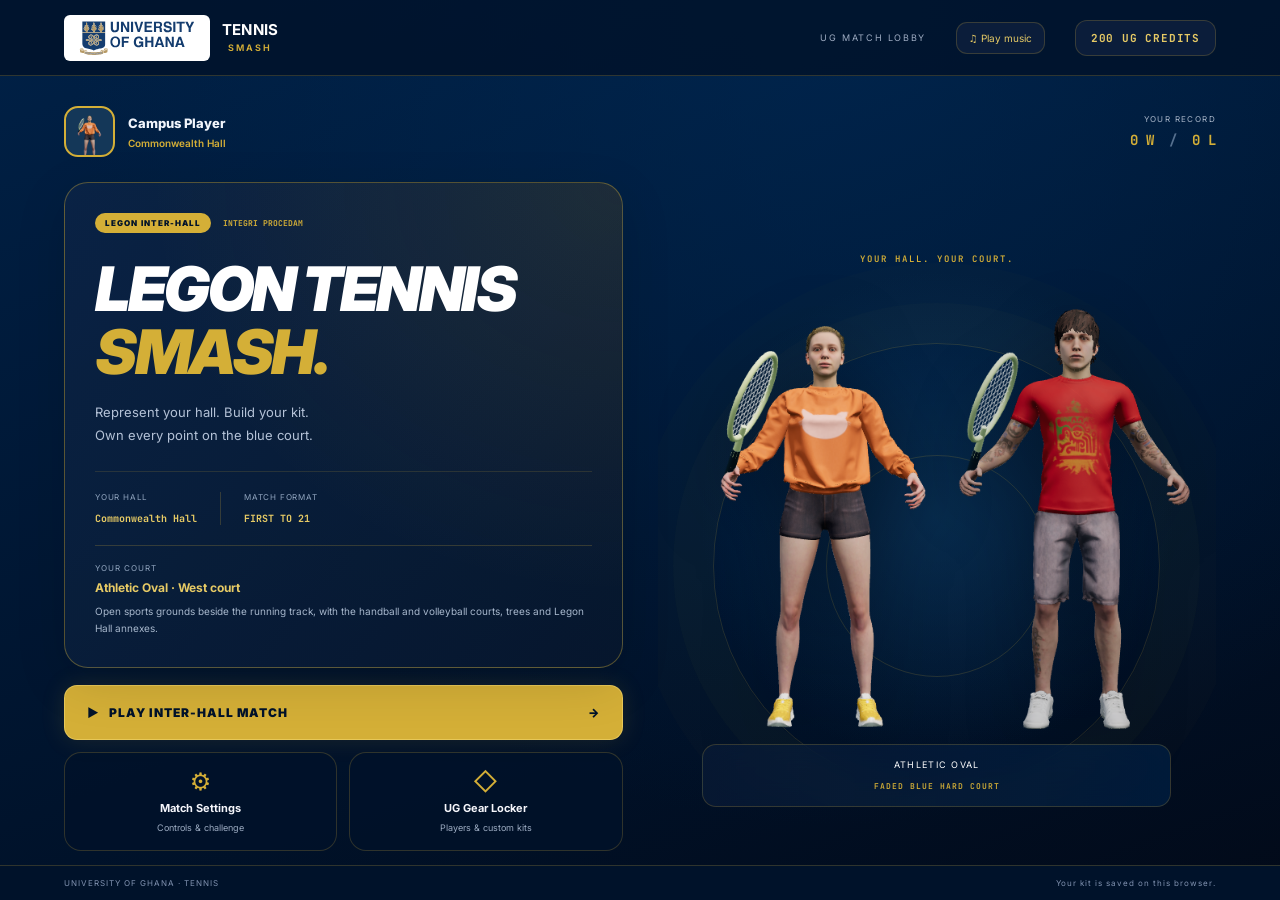
==== index.html @ f2b57b6e "Add branded startup loading screen gated on assets and rendered court readiness" ====
<!doctype html>
<html lang="en"><head><meta charset="utf-8"><meta name="viewport" content="width=device-width,initial-scale=1,viewport-fit=cover"><meta name="theme-color" content="#00122A"><title>UG Legon Tennis Smash</title><link rel="stylesheet" href="style.css"><link rel="stylesheet" href="ug-theme.css"><style>.boot-loading{background:#00122a}.boot-loader{position:fixed;inset:0;z-index:9999;display:grid;place-items:center;background:radial-gradient(ellipse at 50% 30%,#10375b,#00122a 70%);color:#fff;padding:24px;font:14px system-ui,sans-serif}.boot-loader[hidden]{display:none}.boot-card{width:min(360px,100%);text-align:center}.boot-logo{width:210px;max-width:80%;padding:10px;background:#fff;border-radius:9px}.boot-card h1{font-size:30px;letter-spacing:2px;margin:28px 0 8px}.boot-card h1 span{color:#d4af37}.boot-card p{font-size:12px;color:#b7c9df;min-height:34px;margin:16px 0}.boot-meter{height:5px;background:#ffffff20;border-radius:8px;overflow:hidden}.boot-meter i{display:block;height:100%;width:0;background:#d4af37;transition:width .2s}.boot-details{display:flex;justify-content:space-between;font-size:9px;letter-spacing:2px;color:#ddc468;margin:12px 0 22px}.boot-card button{background:#d4af37;color:#00122a;border:0;border-radius:10px;padding:13px 25px;font-weight:800}.boot-card button[hidden]{display:none}.boot-loading #clubShell,.boot-loading #matchHeader{visibility:hidden}</style></head>
<body class="boot-loading" data-screen="landing" data-controls="keyboard"><div id="bootLoading" class="boot-loader" role="region" aria-label="Loading Legon Tennis" aria-busy="true"><div class="boot-card"><img class="boot-logo" src="assets/brand/ug-logo.svg" alt="University of Ghana"><h1>TENNIS <span>SMASH</span></h1><p id="bootStatus" role="status" aria-live="polite">Opening Legon Tennis…</p><div class="boot-meter" role="progressbar" aria-label="Game loading" aria-valuemin="0" aria-valuemax="100" aria-valuenow="0"><i id="bootProgress"></i></div><div class="boot-details"><span>GETTING MATCH READY</span><b id="bootPercent">0%</b></div><button id="bootRetry" hidden>Retry loading</button><noscript><p>Enable JavaScript to load the game.</p></noscript></div></div><script src="loading.js"></script><div id="clubShell" inert><nav class="club-nav"><button id="clubHome" class="club-brand" aria-label="UG Legon Tennis Smash lobby"><img class="ug-logo" src="assets/brand/ug-logo.svg" alt="University of Ghana"><b>TENNIS<span>SMASH</span></b></button><span id="clubStep">01 / THE CLUB</span><button id="menuMusic" class="menu-music" aria-label="Toggle menu music" aria-pressed="true">♫ Play music</button><span id="clubCredits"></span></nav><div id="club"></div><footer class="club-footer"><span>UNIVERSITY OF GHANA · TENNIS</span><span id="saveNotice"></span></footer></div><header id="matchHeader" inert><a class="brand" href="#landing" id="matchBrand"><img class="match-ug-logo" src="assets/brand/ug-logo.svg" alt="University of Ghana"><span>TENNIS SMASH</span></a><div class="header-actions"><button id="returnClub">Club / Kit</button><span class="session">EXHIBITION · FIRST TO 21</span><button id="help" aria-label="Open controls">Controls</button><button id="settingsButton" aria-label="Open match settings">Settings</button><button id="fullscreen" aria-label="Toggle fullscreen">⛶</button></div></header>
<main id="arena" inert><div id="arrivalBanner" class="arrival-banner" hidden><div><small>ARRIVING AT</small><b id="arrivalVenue"></b></div><button id="skipArrival">Skip arrival →</button><div class="arrival-track"><i id="arrivalProgress"></i></div></div><canvas id="court" aria-label="3D tennis court. Move using both sticks or arrow keys, hold and release shot buttons to hit." tabindex="0"></canvas>
<div class="scoreboard"><div class="score-row"><span class="jersey red"></span><span><span id="youHall">YOU</span> <small id="youServe">●</small></span><b id="you">0</b></div><div class="score-row"><span class="jersey white"></span><span><span id="aiHall">OPPONENT</span> <small id="aiServe"></small></span><b id="ai">0</b></div><div class="score-meta"><span id="courtLocation">ATHLETIC OVAL</span> <span id="phase">READY</span></div></div>
<div class="top-right"><span class="speed-badge">BALL <b id="ballSpeed">0</b> KM/H</span><button id="sound" aria-pressed="true" aria-label="Toggle sound">♫ ON</button><button id="pause" aria-label="Pause or resume match">Ⅱ</button></div>
<div id="event" class="event hidden" role="status"><div id="reason"></div><strong id="pointScore"></strong><small id="eventNote"></small></div>
<div id="shotHud" class="shot-hud"><div class="hud-top"><span id="shotName">TOPSPIN</span><span id="timing">YOUR SERVE</span></div><div class="power-label"><span>SHOT POWER</span><b id="powerPercent">0%</b></div><div class="meter"><i id="power"></i><span></span></div><div class="hud-bottom"><span>STAMINA <b><i id="stamina"></i></b></span><span>RALLY <strong id="rally">0</strong></span></div></div>
<div id="playerPower" class="player-power hidden" aria-label="Shot power"><div><span id="playerPowerLabel">SHOT POWER</span><b id="playerPowerPercent">0%</b></div><div class="player-power-track"><i id="playerPowerFill"></i><span></span></div></div><div id="joystick" class="joystick" aria-label="Movement joystick"><div class="stick-guide"></div><div id="knob" class="knob"></div><span>MOVE</span></div>
<button id="touchSprint" class="touch-sprint" aria-label="Hold to sprint">RUN</button><div id="controlLegend" class="control-legend"></div><div class="shot-buttons"><button data-shot="lob" class="lob" aria-label="Hold triangle for lob">△<small>LOB</small></button><button data-shot="flat" class="flat" aria-label="Hold square for flat shot">□<small>FLAT</small></button><button data-shot="slice" class="slice" aria-label="Hold circle for slice">○<small>SLICE</small></button><button data-shot="topspin" class="topspin" aria-label="Hold cross for topspin or serve">✕<small>TOPSPIN</small></button></div>
<div class="court-caption"><span id="hint">Move into reach for automatic contact. Choose your aim, shot and power.</span><span id="gamepadStatus">DUALSENSE READY · USB / BLUETOOTH</span></div>
<div id="overlay" class="overlay hidden"><div class="dialog"><img class="results-ug-logo" src="assets/brand/ug-logo.svg" alt="University of Ghana"><div class="eyebrow">LEGON INTER-HALL / MATCH COMPLETE</div><h1>VICTORY, LEGON!</h1><p>Every point earned. Every shot yours.</p><div class="welcome-controls" id="welcomeControls"><span>01 <b>MOVE</b> Left stick / arrows</span><span>02 <b>PREPARE</b> Hold ✕, □, ○ or △</span><span>03 <b>PLACE IT</b> Aim with right stick; release to hit</span></div><div class="reward-card"><span>UG CREDITS EARNED <b id="earnedCredits">+50</b></span><span>LONGEST RALLY <b id="resultRally">0</b></span></div><button id="play" class="primary">Play next match →</button><button id="resultLobby" class="result-lobby">MAIN LOBBY</button><small>FIRST TO 21 · WIN BY TWO · CHANGE ENDS EVERY FIVE POINTS</small></div></div>
<div id="helpPanel" class="overlay hidden"><div class="dialog help-dialog"><div class="eyebrow">YOUR GAME PLAN</div><h2>You play. We help you line up.</h2><p id="activeHelp"></p><details><summary>All input options</summary><p><b>PS5:</b> Left stick / D-pad moves in both directions. Hold the right stick in any direction to move the aiming target. Up moves it deeper; down brings it shorter. Release the stick to keep its position. Hold ✕ topspin, □ flat, ○ slice, △ lob; release near contact. R2 sprints. Options pauses.</p><p><b>Keyboard:</b> Arrows / WASD move. Q/E aim left/right. Z/R set shorter/deeper shots. Hold Space topspin, X flat, C slice, V lob. Shift sprints; P pauses.</p><p><b>Touch:</b> Left joystick moves. Hold a shot button; drag left/right while holding to aim, then release. Drag up/down for depth.</p></details><p>Serve into the highlighted diagonal service box. A first fault gives you a second serve; a double fault loses the point. Balls touching the lines count as in. Let serves bounce before returning. Reach the ball before its second bounce. The curved aiming guide shows your planned flight and landing while preparing. Use your selected aiming controls to move it. You can aim beyond the lines; orange warns of an unsafe target; advanced-mode timing errors can still change the actual shot. The incoming landing ring helps you read the bounce. Aim for open space. Assisted contact swings automatically when you move into reach. You control positioning, aim, power and shot type. Advanced mode requires manual swing timing.</p><button class="primary" id="closeHelp">Back to court</button></div></div>
<div id="settingsPanel" class="overlay hidden"><div class="dialog"><div class="eyebrow">MATCH SETTINGS</div><h2>Find your level.</h2><label for="controlMode">Control layout</label><select id="controlMode"><option value="keyboard">Keyboard</option><option value="touch">Phone / touch</option><option value="ps5">PS5 controller</option></select><div id="settingsControlGuide"></div><label for="difficulty">Opponent</label><select id="difficulty"><option value="easy">Casual</option><option value="normal" selected>Club player</option><option value="hard">Challenger</option></select><label for="assist">Position assistance <span id="assistValue">40%</span></label><input id="assist" type="range" min="0" max="40" value="40"><p>Small adjustments near the ball. You still move, prepare, aim and time every shot.</p><label for="volume">Sound volume</label><input id="volume" type="range" min="0" max="100" value="65"><button class="primary" id="closeSettings">Back to court</button></div></div>
<div id="loadError" class="overlay hidden"><div class="dialog"><h2>We couldn't open the court.</h2><p id="errorText">This game needs a browser with WebGL support.</p><button class="primary" onclick="location.reload()">Try again</button></div></div>
</main><script type="module" src="game.js"></script></body></html>
---- style.css ----
*{box-sizing:border-box}html,body{margin:0;height:100%;overflow:hidden;background:#102233;color:#f3f6ed;font:13px system-ui,sans-serif}button,select,input{font:inherit}button{cursor:pointer;color:inherit;border:1px solid #ffffff38;border-radius:6px;background:#132a3abd;padding:8px 13px;touch-action:none}button:hover{background:#3a5361}button:focus-visible,select:focus-visible,input:focus-visible{outline:2px solid #def78d;outline-offset:3px}header{height:58px;display:flex;align-items:center;justify-content:space-between;padding:0 25px;border-bottom:1px solid #ffffff20;background:#112331}.brand{text-decoration:none;color:white;font-size:24px;font-weight:800;letter-spacing:-1px}.brand span{color:#a9c0c8;font-size:10px;letter-spacing:2px;margin-left:16px;font-weight:500}.header-actions{display:flex;gap:8px;align-items:center}.session{font-size:10px;color:#c2d0d4;letter-spacing:1px;margin-right:20px}main{position:relative;height:calc(100dvh - 58px);width:100%;overflow:hidden}main:fullscreen{height:100dvh}canvas{display:block;width:100%;height:100%;touch-action:none;outline:none}.scoreboard{position:absolute;top:22px;left:25px;width:245px;filter:drop-shadow(0 2px 8px #081f3966)}.score-row{display:grid;grid-template-columns:5px 1fr 40px;gap:11px;align-items:center;background:#f1f3e9;color:#183045;height:34px;padding-right:0;margin-bottom:2px;font-weight:650}.score-row:nth-child(2){background:#d8ed96}.jersey{height:100%;background:#b74749}.jersey.white{background:#f5f3e7}.score-row b{background:#182d3a18;text-align:center;padding:8px;font-size:17px;line-height:18px}.score-row small{font-size:9px;color:#49671c;padding-left:6px}.score-meta{font-size:10px;letter-spacing:2px;background:#10283cce;padding:7px 12px;display:flex;justify-content:space-between;color:#d4e5e5}.score-meta span{color:#d9eea4}.top-right{position:absolute;right:24px;top:22px;display:flex;gap:7px}.top-right button{height:35px;font-size:12px;background:#152c3bcc}.top-right #pause{font-size:19px;padding:3px 14px}.event{position:absolute;left:50%;top:38%;transform:translate(-50%,-50%);text-align:center;pointer-events:none;min-width:240px;text-shadow:0 3px 10px #132436}.event div{font-size:17px;text-transform:uppercase;letter-spacing:4px}.event strong{font-size:68px;font-weight:650;letter-spacing:-2px;display:block}.event small{font-size:11px;letter-spacing:2px;color:#edf2dc}.hidden{display:none!important}.shot-hud{position:absolute;bottom:73px;left:50%;transform:translateX(-50%);width:260px;padding:11px 15px;border-radius:8px;background:#0c2334ba;pointer-events:none}.hud-top,.hud-bottom{display:flex;justify-content:space-between;font-size:9px;letter-spacing:1px}.hud-top{color:#e9f4c9;margin-bottom:8px}.hud-bottom{color:#bed1d7;margin-top:8px;font-size:8px}.hud-bottom b{display:inline-block;width:56px;background:#ffffff26;height:3px;vertical-align:middle;margin-left:6px}.hud-bottom b i{display:block;background:#d9ed9c;width:100%;height:100%}.meter{height:5px;border-radius:5px;background:#ffffff20;position:relative;overflow:hidden}.meter i{height:100%;width:0;display:block;background:#d8f496}.meter span{position:absolute;width:2px;left:83%;top:0;bottom:0;background:#f4f5e7}.joystick{position:absolute;left:5%;bottom:75px;width:118px;height:118px;border:2px solid #e6f0df88;border-radius:50%;background:#d0e3e618;touch-action:none;user-select:none}.stick-guide{position:absolute;inset:18px;border:1px solid #edf5eb38;border-radius:50%}.knob{position:absolute;left:32px;top:32px;width:50px;height:50px;border-radius:50%;background:#d9e99cb3;border:2px solid #eaf6bd;box-shadow:0 2px 12px #08213f33;pointer-events:none}.joystick span{position:absolute;bottom:-22px;left:0;right:0;text-align:center;font-size:8px;letter-spacing:2px;color:#d7e3e6;pointer-events:none}.shot-buttons{position:absolute;right:4%;bottom:60px;width:175px;height:175px;pointer-events:none}.shot-buttons button{position:absolute;border-radius:50%;width:59px;height:59px;padding:0;background:#1a365490;border:2px solid #d3e1df78;box-shadow:inset 0 0 0 5px #ffffff0e;display:flex;align-items:center;justify-content:center;flex-direction:column;font-size:28px;line-height:26px;user-select:none;pointer-events:auto}.shot-buttons button small{font-size:7px;line-height:11px;letter-spacing:.7px;color:#e2e9df}.shot-buttons button:active,.shot-buttons button.charging{background:#d9eb9a66;border-color:#edffc0}.lob{top:0;left:58px;color:#99dba9}.flat{left:0;top:58px;color:#e5a5cf}.slice{right:0;top:58px;color:#f0a19a}.topspin{bottom:0;left:58px;color:#a4cfff}.court-caption{position:absolute;left:25px;right:25px;bottom:18px;display:flex;justify-content:space-between;gap:10px;color:#e5eded;font-size:10px;text-shadow:0 1px 4px #071f36}.court-caption span:last-child{font-size:8px;letter-spacing:1px;color:#bad0d9}.overlay{position:absolute;inset:0;display:flex;align-items:center;justify-content:center;background:#09223694;backdrop-filter:blur(7px);z-index:10;padding:20px}.dialog{width:460px;max-width:100%;max-height:100%;overflow-y:auto;padding:34px;border-radius:14px;background:#102839ed;border:1px solid #ffffff24;box-shadow:0 25px 100px #05111e55}.eyebrow{font-size:9px;letter-spacing:2px;color:#d3e8a1;margin-bottom:17px}h1{font-size:44px;line-height:1.06;letter-spacing:-2px;margin:0 0 18px}h2{font-size:27px;letter-spacing:-1px;margin:0 0 18px}.dialog p{font-size:12px;line-height:1.75;color:#bfd0d6}.welcome-controls{display:flex;flex-direction:column;gap:12px;padding:17px 0 24px;color:#a8bec8;font-size:11px}.welcome-controls b{color:white;margin:0 10px;letter-spacing:1px;font-size:10px}.primary{display:block;background:#d9ed9a;color:#173344;padding:13px 20px;border:0;width:100%;font-weight:750;font-size:13px}.primary:hover{background:#e8f7bf}.dialog>small{display:block;font-size:8px;letter-spacing:1px;color:#93aebc;text-align:center;margin-top:18px}.dialog label{display:flex;justify-content:space-between;margin:20px 0 10px;color:#e2ebed;font-size:12px}.dialog select{width:100%;padding:10px;background:#234155;border:1px solid #a1b4c440;color:white;border-radius:5px}.dialog input{width:100%;accent-color:#d9ed9a}.help-dialog{width:540px}#loadError{z-index:30}
@media(max-width:700px){header{height:46px;padding:0 12px}.brand{font-size:20px}.brand span,.session{display:none}.header-actions{gap:5px}.header-actions button{font-size:10px;padding:6px 9px}main{height:calc(100dvh - 46px)}.scoreboard{top:12px;left:12px;width:190px}.score-row{height:27px;font-size:11px;grid-template-columns:4px 1fr 30px;gap:8px}.score-row b{font-size:13px;line-height:13px;padding:7px}.score-meta{font-size:8px;padding:5px 9px}.top-right{top:12px;right:12px}.top-right button{padding:5px 9px;height:30px;font-size:10px}.joystick{width:96px;height:96px;left:5%;bottom:70px}.knob{width:42px;height:42px;left:25px;top:25px}.shot-buttons{transform:scale(.8);transform-origin:right bottom;right:3%;bottom:48px}.shot-hud{width:180px;bottom:30px;padding:8px 10px}.hud-top{font-size:7px}.hud-bottom{font-size:7px}.court-caption{left:12px;right:12px;bottom:9px;font-size:8px}.court-caption span:last-child{display:none}.dialog{padding:25px}h1{font-size:33px}.event strong{font-size:50px}.event div{font-size:12px}}
@media(max-height:550px){header{height:39px}main{height:calc(100dvh - 39px)}.scoreboard{top:10px;left:15px;width:200px}.score-row{height:25px;font-size:10px}.score-row b{font-size:13px;line-height:13px;padding:6px}.score-meta{font-size:8px;padding:4px 9px}.top-right{top:10px;right:15px}.joystick{bottom:45px;width:90px;height:90px}.knob{width:40px;height:40px;left:23px;top:23px}.shot-buttons{transform:scale(.7);transform-origin:right bottom;bottom:30px;right:3%}.shot-hud{bottom:37px;width:210px;padding:8px 12px}.court-caption{bottom:9px}.dialog{padding:20px;max-height:100%;width:420px}h1{font-size:30px;margin-bottom:10px}.eyebrow{margin-bottom:10px}.welcome-controls{gap:8px;padding:8px 0 14px}.dialog p{margin:8px 0;font-size:11px}.dialog>small{margin-top:12px}.event strong{font-size:48px}}

@media(min-width:701px){.shot-hud{top:85px;right:24px;left:auto;bottom:auto;transform:none;width:215px}}
@media(min-width:701px) and (max-height:550px){.shot-hud{top:65px;right:15px;width:180px}}

.power-label{display:flex;justify-content:space-between;margin:6px 0;color:#d7e8e8;font-size:8px;letter-spacing:1px}.power-label b{font-size:10px;color:#e6f7b7}.meter{height:9px}.player-power{position:absolute;z-index:2;width:142px;transform:translate(-50%,-100%);padding:9px 10px;background:#112a3bed;border:1px solid #d7e5bf80;border-radius:7px;box-shadow:0 3px 15px #051c3455;pointer-events:none}.player-power>div:first-child{display:flex;justify-content:space-between;gap:10px;font-size:8px;letter-spacing:.8px;color:#d9edb1;margin-bottom:7px}.player-power b{font-size:11px}.player-power-track{height:13px;background:#60757f7a;border-radius:3px;position:relative;overflow:hidden}.player-power-track i{display:block;height:100%;width:0;background:#d9f38e}.player-power-track span{position:absolute;top:0;bottom:0;left:82%;width:2px;background:#ffffffad}
@media(max-height:550px){.player-power{width:125px;padding:6px 8px}.player-power-track{height:10px}}
/* Club arrival, preparation and owned equipment gallery. */
[hidden]{display:none!important}.sr-only{position:absolute;width:1px;height:1px;overflow:hidden;clip-path:inset(50%)}body[data-screen]:not([data-screen="court"])>header,body[data-screen]:not([data-screen="court"])>#arena{visibility:hidden;position:absolute;inset:0;pointer-events:none}body[data-screen="court"] #clubShell{display:none}#clubShell{height:100dvh;background:#eeeee7;color:#1f3742;display:flex;flex-direction:column}.club-nav{height:76px;flex-shrink:0;display:flex;align-items:center;gap:30px;padding:0 5vw;border-bottom:1px solid #203d4526}.club-nav button{background:none;border:0;color:#243d46}.club-brand{font-size:29px;font-weight:850;letter-spacing:-1.5px;display:flex;align-items:center;gap:18px;padding:0}.club-brand span{font-size:9px;letter-spacing:2px;border-left:1px solid #1c384333;padding-left:18px;font-weight:650}#clubStep{font-size:10px;letter-spacing:1.5px;margin-left:auto}#clubCredits{font-size:10px;letter-spacing:.8px;color:#5d757b;border-left:1px solid #1c384333;padding-left:24px}#club{overflow-y:auto;flex:1;overscroll-behavior:contain}.club-footer{padding:12px 5vw;display:flex;justify-content:space-between;gap:20px;font-size:9px;letter-spacing:1px;color:#687e81;border-top:1px solid #203d4526;flex-shrink:0}.club-landing{min-height:100%;display:grid;grid-template-columns:1fr 1fr;position:relative;padding:7vh 7vw 80px;gap:3vw;align-items:center;overflow:hidden}.landing-copy{position:relative;z-index:1}.club-eyebrow{font-size:10px;letter-spacing:2px;color:#55767d;font-weight:650;margin:0 0 24px}.club-landing h1{font-size:clamp(56px,7.4vw,112px);line-height:.96;letter-spacing:-5px;margin:0 0 28px;color:#193944;font-weight:900}.landing-intro{max-width:335px;font-size:16px;line-height:1.7;color:#61767a;margin-bottom:32px}.club-primary{border:0;background:#203f4e;color:#f6f5e9;padding:17px 23px;display:flex;justify-content:space-between;align-items:center;gap:20px;width:100%;font-size:11px;font-weight:800;letter-spacing:1px;border-radius:3px}.club-primary:hover{background:#37657a}.landing-copy .club-primary{max-width:320px}.landing-small{font-size:9px;letter-spacing:1.2px;color:#74878a;margin-top:20px}.landing-art{height:440px;background:#b5c8c8;position:relative;border-radius:3px;isolation:isolate;overflow:hidden;background:linear-gradient(145deg,#d4dfd8,#a0bdc8)}.art-court{position:absolute;left:20%;top:8%;width:70%;height:93%;background:#648ba8;border:2px solid #e9eee1;transform:rotate(-22deg) skewY(7deg);box-shadow:0 0 0 24px #497086,35px 40px 70px #22374b33}.art-court:before{content:'';position:absolute;inset:0 13%;border-left:2px solid #edf1e7;border-right:2px solid #edf1e7}.art-court:after{content:'';position:absolute;inset:23% 13%;border-top:2px solid #edf1e7;border-bottom:2px solid #edf1e7;background:linear-gradient(90deg,transparent calc(50% - 1px),#edf1e7 calc(50% - 1px),#edf1e7 calc(50% + 1px),transparent calc(50% + 1px))}.art-net{position:absolute;left:-5%;right:-5%;top:50%;height:6px;background:#e6eadd;z-index:1;box-shadow:0 8px 3px #20334545}.art-ball{position:absolute;left:63%;top:59%;width:65px;height:65px;border-radius:50%;background:#d7eb8c;box-shadow:18px 28px 22px #1c394144;z-index:3;transform:rotate(-25deg);overflow:hidden}.art-ball:after{content:'';position:absolute;left:-10px;top:-10px;width:48px;height:78px;border:3px solid #f4f5cc;border-radius:50%}.art-label{position:absolute;bottom:20px;left:20px;z-index:4;background:#eaf0e6e8;padding:12px;font-size:10px;letter-spacing:1.3px}.art-label b{display:block;font-size:8px;margin-top:5px;color:#637b83}.landing-bottom{position:absolute;bottom:28px;left:7vw;right:7vw;display:flex;justify-content:space-between;border-top:1px solid #263e4526;padding-top:18px;font-size:9px;letter-spacing:1px;color:#577078}.club-sheet{max-width:1440px;margin:auto;padding:35px 5vw 55px}.sheet-heading{display:flex;justify-content:space-between;gap:20px;align-items:center;margin-bottom:26px}.sheet-heading .club-eyebrow{margin-bottom:10px}.sheet-heading h2{font-size:clamp(27px,3vw,43px);letter-spacing:-1.5px;margin:0;font-weight:850}.club-sheet button:not(.club-primary){color:#294754;border:1px solid #29475430;background:#f9f9f155}.club-sheet button:hover:not(:disabled){background:#d5e2dc}.club-sheet .club-primary:hover{background:#37657a}.prep-grid{display:grid;grid-template-columns:minmax(0,1fr) 320px;gap:24px;align-items:start}.club-card{border:1px solid #1f3e4626;border-radius:4px;background:#f8f8f2;padding:24px;margin-bottom:20px}.club-card h3{margin:0 0 20px;font-size:12px;letter-spacing:.3px}.choice-row{display:grid;grid-template-columns:repeat(3,1fr);gap:10px}.choice-row button{text-align:left;padding:16px 12px;min-height:82px;border-radius:3px!important}.choice-row button strong{display:block;font-size:13px;margin-bottom:8px}.choice-row button span{display:block;font-size:10px;color:#658087;line-height:1.5}.club-sheet [aria-pressed="true"]{background:#dce9db!important;border-color:#557e70!important;box-shadow:inset 0 -3px #557e70}.control-preview{display:grid;grid-template-columns:1fr 1fr;gap:12px;margin-top:22px}.control-preview span{font-size:8px;color:#69828a;letter-spacing:.6px}.control-preview b{display:block;color:#304e58;font-size:11px;margin-top:5px;font-weight:600;letter-spacing:0}.muted{color:#6d8085;font-size:11px;line-height:1.7}.club-card label{display:block;font-size:11px;text-transform:capitalize;color:#395762;margin-bottom:18px}.setting-grid{display:grid;grid-template-columns:1fr 1fr;gap:8px 20px}.club-sheet select{display:block;width:100%;margin-top:10px;border:1px solid #29475430;border-radius:3px;background:#eeeFE8;padding:11px;color:#294754;font-size:12px}.club-sheet input[type="range"]{width:100%;display:block;margin-top:14px;accent-color:#366478}.club-sheet output{float:right;color:#69848b}.kit-row{display:flex;justify-content:space-between;gap:15px;border-bottom:1px solid #26444b19;padding:13px 0;font-size:10px}.kit-row span{text-transform:capitalize;color:#768a8f}.kit-row b{text-align:right;font-weight:600}.kit-summary .club-primary{margin-top:23px}.locker-toolbar{display:flex;justify-content:space-between;gap:20px;align-items:center}.filter-buttons{display:flex;gap:10px}.locker-toolbar select{width:170px;margin:0}.locker-status{font-size:12px;color:#3b715c;min-height:19px}.locker-layout{display:grid;grid-template-columns:minmax(0,1fr) 285px;gap:24px;align-items:start}.asset-grid{display:grid;grid-template-columns:repeat(3,minmax(0,1fr));gap:16px}.asset-card{border:1px solid #2e50592b;background:#f8f8f2;border-radius:4px;overflow:hidden}.asset-card.equipped{border-color:#688e78}.asset-art{height:155px;background:#dde4df;position:relative}.asset-art svg{height:100%;width:100%;filter:drop-shadow(0 8px 6px #15344720)}.asset-art>span{position:absolute;left:10px;top:10px;font-size:8px;letter-spacing:1px;color:#3b6269;border:1px solid #42636933;background:#eef3e6c9;padding:4px 6px;border-radius:2px}.equipped .asset-art{background:#d7e4d4}.asset-copy{padding:16px}.asset-copy small{font-size:8px;letter-spacing:1px;color:#6b8184}.asset-copy h3{font-size:13px;margin:9px 0}.asset-copy p{font-size:10px;color:#738589;line-height:1.6;min-height:32px}.asset-copy button{width:100%;font-size:10px}.club-sheet button:disabled{opacity:.5;cursor:default}.locker-layout .kit-summary{position:sticky;top:20px}.control-legend{position:absolute;left:25px;bottom:65px;max-width:65%;font-size:10px;color:#edf3e3;padding:10px 13px;background:#122b3bc9;border-radius:5px}.touch-sprint{position:absolute;left:7%;bottom:220px;border:2px solid #e0efbf88;border-radius:50%;width:64px;height:46px;color:#e3f1bb;font-size:11px;font-weight:750;user-select:none}.touch-sprint.charging{background:#7a9c58}body:not([data-controls="touch"]) .joystick,body:not([data-controls="touch"]) .touch-sprint{display:none}body[data-controls="touch"] .control-legend{display:none}body[data-controls="touch"] .shot-buttons button{font-size:12px}body[data-controls="touch"] .shot-buttons button small{font-size:6px}body[data-controls="keyboard"] .shot-buttons button{font-size:17px}body[data-controls="keyboard"] .shot-buttons .topspin{font-size:12px}.dialog details{font-size:12px;color:#bfd0d6;margin-top:18px}#settingsControlGuide{font-size:11px;color:#afc4cd;line-height:1.6;margin-top:12px}
@media(max-width:1050px){.asset-grid{grid-template-columns:repeat(2,minmax(0,1fr))}.prep-grid{grid-template-columns:minmax(0,1fr) 260px}.club-card{padding:19px}.landing-art{height:360px}.club-landing h1{letter-spacing:-3px}.choice-row{grid-template-columns:1fr}.choice-row button{min-height:0;display:flex;justify-content:space-between;gap:8px;padding:12px}.choice-row button strong{margin:0}.choice-row button span{text-align:right}}
@media(max-width:700px){.club-nav{height:65px;padding:0 20px;gap:12px}.club-brand{font-size:25px}.club-brand span{display:none}#clubStep{font-size:8px}#clubCredits{font-size:8px;padding-left:12px}.club-landing{grid-template-columns:1fr;padding:36px 24px 80px;gap:30px;align-content:start}.club-landing h1{font-size:61px}.landing-art{height:230px;grid-row:2}.landing-intro{font-size:13px;max-width:300px;margin-bottom:20px}.club-eyebrow{font-size:8px;margin-bottom:20px}.landing-small{font-size:8px}.landing-bottom{left:24px;right:24px;font-size:7px;gap:12px;bottom:23px}.club-footer{font-size:8px;letter-spacing:0;padding:10px 20px}.club-sheet{padding:27px 18px 35px}.sheet-heading{gap:12px}.sheet-heading h2{font-size:25px}.sheet-heading button{font-size:10px;white-space:nowrap;padding:8px}.prep-grid,.locker-layout{grid-template-columns:1fr}.prep-grid aside{grid-row:2}.club-card{padding:20px}.setting-grid{gap:8px 15px}.locker-layout .kit-summary{position:static}.asset-grid{gap:12px}.asset-art{height:140px}.asset-copy{padding:12px}.asset-copy h3{font-size:12px}.filter-buttons{gap:5px}.filter-buttons button{padding:9px;font-size:10px}.locker-toolbar{gap:8px}.locker-toolbar select{width:125px;font-size:10px}.control-legend{left:12px;bottom:65px;max-width:48%;font-size:8px}.touch-sprint{left:8%;bottom:185px;width:57px;height:40px}.header-actions #returnClub{font-size:9px}.brand{font-size:17px}.shot-hud{bottom:30px}.club-nav #clubStep{display:none}#clubCredits{margin-left:auto}.asset-copy p{min-height:48px}}
@media(max-height:550px) and (min-width:701px){.club-nav{height:52px}.club-landing{padding-top:25px}.club-landing h1{font-size:65px}.landing-art{height:280px}.club-sheet{padding-top:24px}.touch-sprint{bottom:145px;left:7%;width:55px;height:35px}.control-legend{bottom:37px;font-size:8px}.landing-intro{font-size:12px;margin-bottom:16px}.club-eyebrow{margin-bottom:15px}}
.player-picker{display:grid;grid-template-columns:repeat(2,minmax(0,1fr));gap:15px;margin-bottom:25px}.player-picker button{display:flex;align-items:center;text-align:left;padding:0 20px 0 0;overflow:hidden;gap:20px;min-height:135px}.player-picker img{width:110px;height:135px;object-fit:contain;background:#d9e2dd}.player-picker b,.player-picker small{display:block}.player-picker b{font-size:15px;margin-bottom:9px}.player-picker small{font-size:10px;color:#6c8286}#retryCharacters{width:100%;margin-top:10px}.club-primary:disabled{opacity:.55;cursor:wait}@media(max-width:700px){.player-picker{gap:10px}.player-picker button{padding:12px;display:block;min-height:0}.player-picker img{width:100%;height:140px;margin-bottom:10px}.player-picker b{font-size:12px;margin-bottom:7px}.player-picker small{font-size:9px;line-height:1.5}}
---- ug-theme.css ----
@font-face{font-family:"Inter";font-style:normal;font-weight:100 900;font-display:swap;src:url("./assets/fonts/Inter.ttf") format("truetype")}
@font-face{font-family:"Inter";font-style:italic;font-weight:100 900;font-display:swap;src:url("./assets/fonts/Inter-Italic.ttf") format("truetype")}
@font-face{font-family:"JetBrains Mono";font-style:normal;font-weight:100 900;font-display:swap;src:url("./assets/fonts/JetBrainsMono.ttf") format("truetype")}
/* UG palette and glass components adapted from the user's figma_ug_tennis_showcase.html.
   The live application uses real match/inventory data instead of prototype fixtures. */
:root{--ug-blue:#002147;--ug-deep:#00122a;--ug-surface:#0b1d3a;--ug-gold:#d4af37;--ug-light:#e6ca65;--ug-line:#d4af3738;--ug-muted:#9eacc2}
html,body{background:var(--ug-deep);color:#f1f5fc;font-family:Inter,system-ui,sans-serif}button:focus-visible,select:focus-visible,input:focus-visible{outline-color:var(--ug-light)}button{border-color:var(--ug-line);border-radius:12px}button:hover{background:#173655}#clubShell{background:radial-gradient(ellipse at 65% 0,#002d5c80,transparent 65%),linear-gradient(160deg,#002147,#00122a 65%,#020a19);color:#f1f5fc}.club-nav{height:76px;border-bottom:1px solid var(--ug-line);background:#00122ad6;padding:0 5vw}.club-nav button{color:#fff}.club-brand{gap:12px;letter-spacing:.2px}.club-brand .ug-mark{border:0;border-radius:10px;background:var(--ug-gold);color:var(--ug-deep);font-size:17px;font-weight:950;letter-spacing:-1px;padding:0;width:43px;height:43px;display:grid;place-items:center;box-shadow:0 0 24px #d4af3724}.club-brand>b{display:block;font-size:20px;line-height:1.1}.club-brand>b>span{border:0;display:block;font-size:8px;padding:5px 0 0;color:var(--ug-gold);letter-spacing:2px}.club-nav #clubStep{color:var(--ug-muted);font-size:9px;letter-spacing:1.6px}.club-nav #clubCredits{border:1px solid var(--ug-line);border-radius:12px;padding:10px 15px;color:var(--ug-light);font:700 11px "JetBrains Mono",ui-monospace,monospace;background:#0b1d3a}.club-footer{background:#00122a;border-color:var(--ug-line);color:#8193b1;font-size:8px;letter-spacing:1px}.club-sheet{padding-top:35px}.club-eyebrow{color:var(--ug-gold)}.sheet-heading h2{color:white;font-weight:900;font-style:italic;font-size:clamp(25px,3vw,38px)}.club-card{background:linear-gradient(140deg,#0b1d3ac7,#06152cd9);border:1px solid var(--ug-line);border-radius:20px;box-shadow:0 15px 45px #00000013;backdrop-filter:blur(16px)}.club-card h3{font-weight:750;color:#e8eefa}.muted{color:var(--ug-muted);line-height:1.8}.club-sheet button:not(.club-primary){background:#06172dc9;color:#e2e9f5;border:1px solid var(--ug-line);border-radius:11px}.club-sheet button:hover:not(:disabled):not(.club-primary){background:#17324e;border-color:#d4af3780}.club-primary,.primary{background:var(--ug-gold);color:var(--ug-deep);font-weight:900;box-shadow:0 0 24px #d4af3722;border:1px solid #f6d76d99;border-radius:13px;padding:16px 20px}.club-primary:hover,.primary:hover,.club-sheet .club-primary:hover{background:var(--ug-light);color:var(--ug-deep)}.club-sheet [aria-pressed="true"]{background:#d4af3714!important;border-color:var(--ug-gold)!important;box-shadow:0 0 18px #d4af3712}.choice-row button{border-radius:13px!important}.choice-row button span{color:#9cadc4}.control-preview span{color:#a9bad0}.control-preview b{color:#ead17c}.club-card label{color:#c6d3e7;font-size:11px}.club-sheet select,.dialog select{background:#00122a;color:#e5eaf5;border:1px solid var(--ug-line);border-radius:9px;padding:11px}.club-sheet input[type=range],.dialog input{accent-color:var(--ug-gold)}.club-sheet output{color:var(--ug-gold);font-family:"JetBrains Mono",ui-monospace,monospace}.kit-row{border-color:#d4af371a}.kit-row span{color:#9cadc4}.kit-row b{color:#e3e9f5}.kit-summary .club-eyebrow{font-size:10px}.kit-summary .club-primary{font-size:10px}.kit-summary{background:linear-gradient(155deg,#002147b3,#07172ee6)}.locker-toolbar select{border-color:var(--ug-line)}.locker-status{color:var(--ug-light)}.asset-card{background:#0b1d3a99;border-color:var(--ug-line);border-radius:17px}.asset-card.equipped{border-color:#d4af3790;box-shadow:0 0 24px #d4af370b}.asset-art,.equipped .asset-art{background:radial-gradient(ellipse at center,#173c58,#07172c);height:170px}.equipped .asset-art{background:radial-gradient(ellipse at center,#5c52284d,#07172c)}.asset-art>span{background:#00122ac9;color:var(--ug-light);border-color:#d4af3750;border-radius:5px}.asset-copy small{color:var(--ug-gold)}.asset-copy h3{color:white}.asset-copy p{color:#9bacbf}.asset-copy button{color:var(--ug-light)!important}.player-picker{gap:16px}.player-picker button{border-radius:18px!important;overflow:hidden;background:linear-gradient(125deg,#0b1d3a,#002147)!important}.player-picker img{background:radial-gradient(ellipse at center,#d4af3733,#00122a00);height:150px;width:125px;object-position:50% 15%}.player-picker b{color:#fff;font-weight:800}.player-picker small{color:#a1b0c5}.player-picker [aria-pressed=true]{background:linear-gradient(125deg,#d4af371f,#002147)!important}
/* Real lobby built from the prototype's profile, tournament hero, tiles and bottom navigation. */
.ug-lobby{max-width:1380px;margin:auto;padding:30px 5vw 24px;min-height:100%;display:flex;flex-direction:column;gap:25px}.ug-player-bar{display:flex;align-items:center;justify-content:space-between;gap:20px}.ug-profile{display:flex;align-items:center;gap:13px}.ug-profile>img{height:51px;width:51px;object-fit:cover;object-position:50% 5%;border:2px solid var(--ug-gold);border-radius:14px;background:#143758}.ug-profile strong{display:block;font-size:13px;font-weight:800;margin-bottom:6px}.ug-profile div>span{display:block;font-size:10px;color:var(--ug-gold);font-weight:600}.ug-profile-badge{font-size:8px;border:1px solid #d4af3766;color:var(--ug-gold);border-radius:4px;padding:2px 4px;margin-left:5px}.ug-player-record{text-align:right;display:flex;flex-direction:column;gap:7px}.ug-player-record>span{font-size:8px;letter-spacing:1.4px;color:#a7b5c8}.ug-player-record>strong{font:700 14px "JetBrains Mono",ui-monospace,monospace;color:var(--ug-gold)}.ug-player-record i{color:#56718f;font-style:normal;margin:0 7px}.ug-lobby-main{display:grid;grid-template-columns:1fr 1fr;gap:35px;align-items:center;flex:1}.ug-lobby-copy{max-width:580px}.ug-championship{background:radial-gradient(ellipse at 100% 0,#d4af371c,transparent 60%),linear-gradient(130deg,#0b2446dd,#07172ddd);border:1px solid #d4af3760;border-radius:24px;padding:30px;position:relative;box-shadow:0 15px 50px #0002}.ug-badge{background:var(--ug-gold);color:var(--ug-deep);border-radius:18px;padding:5px 10px;font-size:8px;letter-spacing:1px;font-weight:900;white-space:nowrap}.ug-motto{font:700 8px "JetBrains Mono",ui-monospace,monospace;color:var(--ug-gold);margin-left:12px;white-space:nowrap}.ug-championship h1{font-size:clamp(39px,4.8vw,68px);font-weight:950;font-style:italic;line-height:1.03;letter-spacing:-2.5px;color:#fff;margin:28px 0 17px}.ug-championship h1 em{color:var(--ug-gold)}.ug-championship p{font-size:13px;line-height:1.8;color:#b4c2d7;max-width:350px}.ug-match-facts{display:flex;gap:23px;border-top:1px solid #d4af3726;margin-top:24px;padding-top:20px}.ug-match-facts>div+div{border-left:1px solid var(--ug-line);padding-left:23px}.ug-match-facts small{display:block;font-size:8px;letter-spacing:.8px;color:#91a5bf;margin-bottom:7px}.ug-match-facts b{color:var(--ug-light);font-size:10px;font-family:"JetBrains Mono",ui-monospace,monospace}.ug-lobby-actions{display:grid;grid-template-columns:1fr 1fr;gap:12px;margin-top:17px}.ug-lobby-actions>.club-primary{grid-column:1/-1;font-size:12px;padding:19px 22px}.ug-secondary-card{padding:17px 15px;background:#00122acc;border:1px solid var(--ug-line);border-radius:17px;display:flex;align-items:center;flex-direction:column;gap:7px}.ug-secondary-card:hover{border-color:var(--ug-gold);background:#0b284b}.ug-action-icon{color:var(--ug-gold);font-size:24px;line-height:1}.ug-secondary-card b{font-size:11px;color:#f5f6fb}.ug-secondary-card small{font-size:9px;color:#9cacc2}.ug-hero-players{height:580px;position:relative;isolation:isolate;overflow:hidden;border-radius:26px;background:radial-gradient(ellipse at 50% 50%,#12446c77,transparent 60%)}.ug-hero-orbit{position:absolute;left:10%;right:10%;top:20%;aspect-ratio:1;border:1px solid #d4af372b;border-radius:50%;box-shadow:0 0 0 40px #d4af3705,0 0 0 80px #d4af3703}.ug-hero-orbit:after{content:'';position:absolute;inset:25%;border:1px solid #d4af372b;border-radius:50%}.ug-hero-tag{position:absolute;top:26px;left:0;right:0;text-align:center;font:600 9px "JetBrains Mono",ui-monospace,monospace;letter-spacing:2px;color:var(--ug-gold)}.ug-hero-players>img{position:absolute;bottom:40px;width:74%;height:94%;object-fit:contain;object-position:50% 100%;filter:drop-shadow(0 15px 35px #0005)}.ug-hero-female{left:-7%;z-index:2}.ug-hero-male{right:-12%;z-index:1;opacity:.9}.ug-hero-surface{position:absolute;bottom:0;left:8%;right:8%;background:linear-gradient(90deg,#0b1d3a99,#002147aa);border:1px solid var(--ug-line);border-radius:14px;padding:14px;text-align:center;backdrop-filter:blur(15px);z-index:3}.ug-hero-surface span{display:block;font-size:9px;color:white;letter-spacing:1.3px;margin-bottom:6px}.ug-hero-surface b{font:600 8px "JetBrains Mono",ui-monospace,monospace;color:var(--ug-gold);letter-spacing:1px}.ug-bottom-nav{display:flex;justify-content:space-around;align-items:center;border:1px solid var(--ug-line);border-radius:18px;padding:9px;background:#00122abf;backdrop-filter:blur(16px);margin-top:12px}.ug-bottom-nav>button{background:none!important;box-shadow:none;border:0!important;border-radius:12px;color:#92a7c3;min-width:65px;padding:4px 18px}.ug-bottom-nav span{font-size:21px;line-height:23px;display:block}.ug-bottom-nav small{display:block;font-size:9px;font-weight:650;margin-top:5px}.ug-bottom-nav [aria-current=page]{color:var(--ug-gold)}.ug-bottom-nav>button:hover{color:var(--ug-light);background:#d4af370b!important}.ug-records{max-width:900px}.ug-standings{margin:30px 0}.ug-standing{display:flex;align-items:center;gap:20px;margin-bottom:13px;padding:23px}.ug-rank{font:800 21px "JetBrains Mono",ui-monospace,monospace;color:var(--ug-gold)}.ug-standing>div{flex:1}.ug-standing>div>b{font-size:13px}.ug-standing>div>small{display:block;font-size:10px;color:#9eafc4;margin-top:7px}.ug-standing>strong{font:800 22px "JetBrains Mono",ui-monospace,monospace;color:var(--ug-gold)}.ug-standing>strong>small{font-size:9px}
/* The live court retains its real geometry and controls, with the supplied HUD styling. */
body>header{background:#00122a;border-color:var(--ug-line)}.brand{font-size:20px;font-weight:900;font-style:italic;letter-spacing:-.7px;color:#fff}.brand span{color:var(--ug-gold);font-size:8px}.session{color:var(--ug-gold);font-size:8px}.header-actions button{font-size:10px;background:#0b1d3a;border-color:var(--ug-line)}.scoreboard{background:#0b1d3ad9;border:1px solid #d4af3766;border-radius:17px;padding:11px 13px;width:275px;backdrop-filter:blur(16px);box-shadow:0 10px 30px #0003}.score-row,.score-row:nth-child(2){background:none;color:#edf2ff;border:0;height:30px;grid-template-columns:5px 1fr 36px;gap:9px;margin-bottom:4px;font-size:11px}.score-row b{background:#00122acc;color:var(--ug-gold);border:1px solid #d4af3733;border-radius:6px;font:700 14px "JetBrains Mono",ui-monospace,monospace;padding:5px}.jersey{height:6px;width:6px;border-radius:50%;background:var(--ug-gold)}.jersey.white{background:#8398b1}.score-row small{color:var(--ug-gold)}.score-meta{background:none;border-top:1px solid var(--ug-line);padding:8px 0 0;margin-top:6px;color:#aabbd1;font-size:8px;letter-spacing:1px}.score-meta span{color:var(--ug-gold)}.top-right{align-items:center}.top-right button{border-radius:12px;border-color:#d4af3766;background:#0b1d3ad9;color:var(--ug-gold)}.speed-badge{padding:10px 13px;border:1px solid var(--ug-line);background:#00122acc;color:var(--ug-gold);font:500 10px "JetBrains Mono",ui-monospace,monospace;border-radius:10px;backdrop-filter:blur(12px)}.shot-hud{border:1px solid #d4af3755;border-radius:16px;background:#0b1d3ac9;backdrop-filter:blur(12px);padding:13px;top:95px}.hud-top{color:var(--ug-light)}.power-label,.power-label b{color:var(--ug-light)}.meter{border:1px solid #d4af3744;background:#00122a;height:10px;padding:1px}.meter i{border-radius:4px;background:linear-gradient(90deg,var(--ug-gold),var(--ug-light))}.hud-bottom b i{background:var(--ug-gold)}.player-power{background:#0b1d3ae8;border-color:var(--ug-gold);border-radius:12px;box-shadow:0 0 20px #d4af3722}.player-power>div:first-child{color:var(--ug-light)}.player-power-track{background:#00122a}.player-power-track i{background:var(--ug-gold)}.control-legend{background:#00122abf;color:#ead17c;border:1px solid var(--ug-line);border-radius:10px}.joystick{border-color:#d4af3777;background:#00122a70;backdrop-filter:blur(8px)}.knob{background:#d4af3777;border-color:#e6ca65cc}.stick-guide{border-color:#d4af3744}.joystick span{color:var(--ug-light)}.touch-sprint{border-color:#d4af3788;color:var(--ug-gold);background:#0b1d3ac9;border-radius:16px}.touch-sprint.charging{background:#d4af3770}.shot-buttons button{background:#0b1d3ac9;border:1px solid #d4af3780;border-radius:17px;color:var(--ug-light);box-shadow:0 5px 15px #0002;backdrop-filter:blur(12px)}.shot-buttons button small{color:#e8eef8;font-weight:650}.shot-buttons button.charging,.shot-buttons button:active{background:#d4af3780;border-color:var(--ug-light);box-shadow:0 0 20px #d4af3744}.court-caption{color:#e9edf6}.court-caption span:last-child{color:var(--ug-light)}.overlay{background:#00122ab0}.dialog{background:linear-gradient(155deg,#002147ef,#06152df5);border:1px solid #d4af3766;border-radius:24px;box-shadow:0 20px 80px #0005}.eyebrow{color:var(--ug-gold)}.dialog h1{font-style:italic;font-weight:950;color:#fff}.dialog p{color:#aebfd6}.dialog input{accent-color:var(--ug-gold)}.event{color:white}.event small{color:var(--ug-light)}.victory-badge{width:84px;height:84px;margin:0 auto 24px;display:grid;place-items:center;border:2px solid var(--ug-gold);border-radius:23px;background:#d4af3722;color:var(--ug-gold);font-weight:950;font-size:32px;box-shadow:0 0 30px #d4af3733}#overlay .dialog{text-align:center}#overlay h1{font-size:39px}.reward-card{border:1px solid var(--ug-line);background:#00122a66;border-radius:14px;padding:17px;margin:22px 0}.reward-card>span{display:flex;justify-content:space-between;padding:8px 0;font-size:10px;color:#b3c2d7;gap:15px}.reward-card b{color:var(--ug-gold);font:700 13px "JetBrains Mono",ui-monospace,monospace}.result-lobby{width:100%;margin-top:10px;padding:12px;font-weight:750;background:#00122a;border-color:var(--ug-line)}
@media(max-width:1050px){.ug-lobby{padding:25px 4vw}.ug-lobby-main{gap:15px}.ug-hero-players{height:490px}.ug-championship{padding:23px}.ug-motto{display:none}.ug-match-facts{gap:15px}.ug-match-facts>div+div{padding-left:15px}.ug-profile-badge{display:none}}
@media(max-width:700px){.club-nav{height:64px;padding:0 18px;gap:10px}.club-brand .ug-mark{width:36px;height:36px;font-size:14px;display:grid}.club-brand>b{font-size:16px}.club-brand>b>span{display:block;font-size:6px;letter-spacing:1.3px}.club-nav #clubCredits{padding:9px 11px;font-size:9px}.club-footer{font-size:7px;letter-spacing:0;padding:10px 16px}.club-sheet{padding:25px 17px 35px}.club-card{padding:21px;border-radius:18px}.sheet-heading h2{font-size:24px}.ug-lobby{padding:20px 18px;gap:23px}.ug-lobby-main{display:flex;flex-direction:column;gap:0}.ug-lobby-copy{width:100%}.ug-championship{padding:25px 22px}.ug-championship h1{font-size:39px;letter-spacing:-1.6px;margin-top:24px}.ug-championship p{font-size:12px}.ug-match-facts{gap:14px}.ug-match-facts b{font-size:9px}.ug-lobby-actions{gap:11px}.ug-lobby-actions>.club-primary{font-size:11px;padding:18px 15px}.ug-secondary-card{padding:16px 12px}.ug-hero-players{display:none}.ug-bottom-nav{margin-top:0;padding:9px 4px;width:100%}.ug-bottom-nav>button{padding:4px 12px;min-width:58px}.ug-profile>img{width:45px;height:45px}.ug-profile strong{font-size:12px}.ug-profile div>span{font-size:9px}.ug-player-record>strong{font-size:12px}.ug-player-record>span{font-size:7px}.ug-player-record i{margin:0 3px}.ug-standing{padding:19px 15px;gap:13px}.ug-standing>div>b{font-size:11px}.ug-standing>strong{font-size:19px}.ug-standing>strong>small{font-size:7px}.ug-rank{font-size:16px}.player-picker img{width:100%;height:150px}.asset-art{height:145px}.player-picker button{padding:12px}.brand{font-size:16px}.brand span{display:none}.scoreboard{width:210px;padding:8px 10px;left:12px;top:12px;border-radius:14px}.score-row{font-size:9px;height:25px;grid-template-columns:4px 1fr 28px;gap:7px}.score-row b{font-size:12px;padding:4px}.score-meta{font-size:7px;letter-spacing:.6px}.speed-badge{display:none}.shot-hud{top:auto;bottom:32px;border-radius:12px;padding:9px}.header-actions button{font-size:9px}.top-right button{border-radius:10px}.control-legend{font-size:7px}.dialog{padding:25px}#overlay h1{font-size:30px}}
@media(max-height:550px) and (min-width:701px){.club-nav{height:54px}.ug-lobby{padding-top:18px}.ug-lobby-main{gap:25px}.ug-championship{padding:20px}.ug-championship h1{font-size:45px;margin:20px 0 12px}.ug-hero-players{height:450px}.ug-lobby-actions>.club-primary{padding:15px 18px}.ug-secondary-card{padding:13px}.shot-hud{top:76px;padding:10px}.club-brand .ug-mark{height:34px;width:34px}.club-brand>b{font-size:16px}}
@media(prefers-reduced-motion:reduce){*{scroll-behavior:auto!important;animation:none!important}}
.club-nav .menu-music{font-size:10px;color:var(--ug-light);border:1px solid var(--ug-line);border-radius:11px;padding:9px 12px;background:#0b1d3a;white-space:nowrap}.club-nav .menu-music[aria-pressed=false]{color:#93a8c2;background:#00122a}@media(max-width:700px){.club-nav .menu-music{font-size:9px;padding:9px}.club-nav #clubCredits{margin-left:0}.club-nav .menu-music{margin-left:auto}}@media(max-width:370px){.club-brand>b{display:none}.club-nav{gap:8px}}
.arrival-venue{margin-top:20px;padding-top:17px;border-top:1px solid var(--ug-line)}.arrival-venue>span{font-size:8px;letter-spacing:1px;color:#91a5bf;display:block;margin-bottom:7px}.arrival-venue>b{color:var(--ug-light);font-size:12px;display:block}.arrival-venue>small{display:block;font-size:10px;line-height:1.7;color:#a7b7cc;margin-top:8px}.venue-preview{display:block;width:100%;aspect-ratio:16/10;object-fit:cover;border:1px solid var(--ug-line);border-radius:12px;margin-bottom:20px}#retryVenue{display:block;width:100%;margin-top:10px}.score-meta #courtLocation{max-width:70%;font-size:8px;letter-spacing:.5px;overflow:hidden;text-overflow:ellipsis;white-space:nowrap}
/* Compact preparation hub; settings are a separate, sectioned page. */
.preparation-home,.settings-page{width:100%;max-width:680px;padding:26px 24px 30px}.preparation-home .sheet-heading,.settings-page .sheet-heading{margin-bottom:20px}.preparation-court{position:relative;height:210px;overflow:hidden;border-radius:18px;border:1px solid var(--ug-line)}.preparation-court>img{width:100%;height:100%;object-fit:cover}.preparation-court>div{position:absolute;inset:auto 0 0;padding:28px 18px 16px;background:linear-gradient(transparent,#00122af2);display:grid;gap:5px}.preparation-court small{font-size:9px;letter-spacing:2px;color:var(--ug-light)}.preparation-court b{font-size:14px}.control-icons{display:flex;justify-content:center;gap:14px}.control-icons button{width:72px;height:64px;display:grid;place-items:center;flex:none}.control-icons svg{width:33px;height:33px}.preparation-controls{padding:22px 0}.preparation-actions{display:grid;grid-template-columns:1fr 1fr;gap:14px;margin-bottom:18px}.preparation-actions button{display:flex;align-items:center;justify-content:center;gap:10px;padding:18px 10px;font-size:12px}.preparation-actions svg{width:24px;height:24px;color:var(--ug-light)}.settings-tabs{display:grid;grid-template-columns:repeat(4,minmax(0,1fr));gap:7px;margin-bottom:16px}.settings-tabs button{padding:12px 3px;font-size:11px}.settings-tabs button[aria-selected=true]{border-color:var(--ug-gold)!important;color:var(--ug-light);background:#d4af3714!important}.settings-content{margin-bottom:18px;display:grid;gap:18px}.settings-content label{display:grid;gap:9px;margin:0}.settings-content .control-preview{display:grid;grid-template-columns:1fr 1fr;margin:0;gap:14px}.settings-content .control-preview span{font-size:10px}.settings-content .control-preview b{display:block;font-size:11px;margin-top:5px}.settings-content .muted{font-size:12px;line-height:1.6;margin:0}.settings-content input:disabled{opacity:.35}.preparation-home>.club-primary,.settings-page>.club-primary{justify-content:center}
@media(max-width:700px){.preparation-home,.settings-page{padding:20px 18px}.preparation-home .club-eyebrow,.settings-page .club-eyebrow{font-size:8px;margin-bottom:8px}.preparation-home h2{font-size:23px}.preparation-court{height:180px}.preparation-controls{padding:18px 0}.control-icons button{width:70px;height:60px}.preparation-actions{gap:10px;margin-bottom:14px}.preparation-actions button{padding:15px 8px;font-size:11px}.settings-content{padding:20px}.settings-tabs button{min-height:44px}.preparation-home .sheet-heading{margin-bottom:16px}}
@media(max-height:680px){.preparation-home{padding-top:14px;padding-bottom:14px}.preparation-court{height:125px}.preparation-controls{padding:12px 0}.preparation-home .sheet-heading{margin-bottom:12px}.preparation-actions button{padding:12px 8px}}
@media(max-height:550px) and (min-width:701px){.preparation-home{max-width:900px;display:grid;grid-template-columns:1fr 1fr;gap:10px 20px}.preparation-home .sheet-heading{grid-column:1/-1;margin:0}.preparation-home .preparation-court{grid-column:1;grid-row:2/5;height:100%;min-height:170px}.preparation-home .preparation-controls{padding:0}.preparation-home .preparation-actions{margin:0}.preparation-home .control-icons button{height:50px}.preparation-home>.club-primary{align-self:start}}
@media(max-height:550px) and (min-width:701px){.preparation-home .sheet-heading h2{font-size:25px}.preparation-home .sheet-heading .club-eyebrow{font-size:8px;margin-bottom:6px}.preparation-home .preparation-court{height:190px;min-height:0}.preparation-home .preparation-actions button{padding:12px 8px}.preparation-home .control-icons button{height:48px}}
.arrival-banner{position:absolute;z-index:15;left:50%;bottom:30px;transform:translateX(-50%);width:min(520px,calc(100% - 32px));padding:17px 18px 21px;background:#00122ae8;backdrop-filter:blur(12px);border:1px solid var(--ug-line);border-radius:15px;display:flex;align-items:center;justify-content:space-between;gap:12px;overflow:hidden}.arrival-banner>div:first-child{display:grid;gap:6px}.arrival-banner small{color:var(--ug-light);font-size:8px;letter-spacing:2px}.arrival-banner b{font-size:12px}.arrival-banner button{white-space:nowrap;font-size:10px;padding:11px}.arrival-track{position:absolute;inset:auto 0 0;height:3px;background:#ffffff15}.arrival-track i{display:block;height:100%;background:var(--ug-gold);width:0}.arriving .shot-buttons,.arriving .joystick,.arriving .touch-sprint,.arriving .shot-hud,.arriving .player-power,.arriving .court-caption,.arriving .control-legend{visibility:hidden}.arriving .scoreboard{opacity:.65}@media(max-width:700px){.arrival-banner{bottom:18px}.arrival-banner b{font-size:10px}}
/* Official university artwork is kept intact on a white backing. */
.club-brand .ug-logo{display:block;width:146px;height:46px;object-fit:contain;padding:5px;background:#fff;border-radius:6px;flex-shrink:0}.club-brand>b{font-size:15px}.club-brand>b>span{font-size:9px;letter-spacing:2px}.brand{display:flex;align-items:center;gap:12px}.match-ug-logo{display:block;width:133px;height:42px;object-fit:contain;padding:4px;background:#fff;border-radius:5px}.brand>span{font-size:10px;letter-spacing:1px}.results-ug-logo{display:block;width:240px;max-width:100%;height:auto;padding:8px;background:#fff;border-radius:8px;margin:0 auto 22px}@media(max-width:700px){.club-brand{gap:8px}.club-brand .ug-logo{width:108px;height:36px;padding:4px}.club-brand>b{display:none}.match-ug-logo{width:100px;height:32px;padding:3px}.brand{gap:0}}@media(max-height:550px) and (min-width:701px){.club-brand .ug-logo{width:120px;height:37px}}@media(max-width:370px){.club-brand .ug-logo{width:96px;height:34px}}
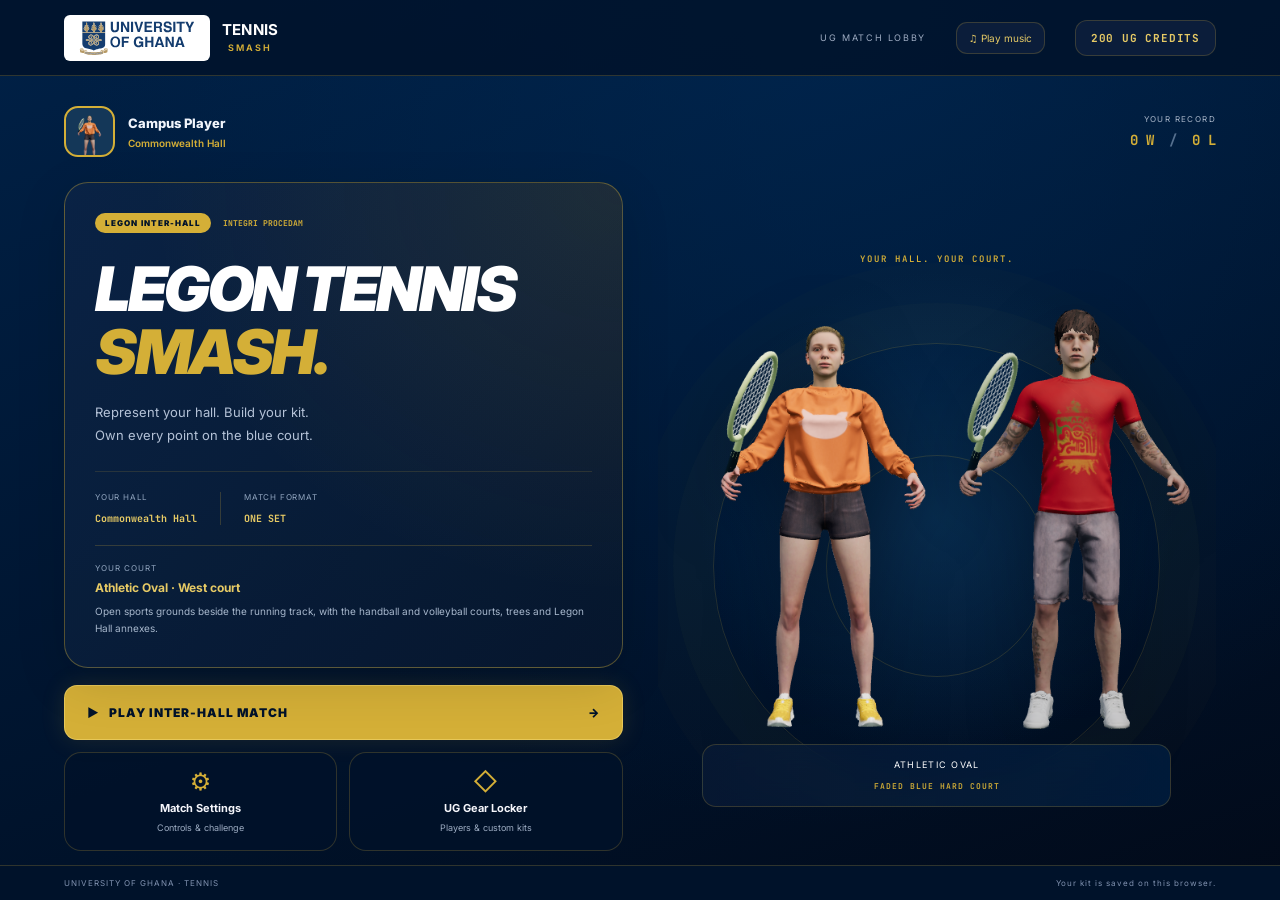
==== commit 2e677fa1: "Real tennis scoring: 0/15/30/40/game with deuce and advantage, one set to 6 games (two clear), tiebr" ====
--- a/index.html
+++ b/index.html
@@ -1,16 +1,16 @@
 <!doctype html>
 <html lang="en"><head><meta charset="utf-8"><meta name="viewport" content="width=device-width,initial-scale=1,viewport-fit=cover"><meta name="theme-color" content="#00122A"><title>UG Legon Tennis Smash</title><link rel="stylesheet" href="style.css"><link rel="stylesheet" href="ug-theme.css"><style>.boot-loading{background:#00122a}.boot-loader{position:fixed;inset:0;z-index:9999;display:grid;place-items:center;background:radial-gradient(ellipse at 50% 30%,#10375b,#00122a 70%);color:#fff;padding:24px;font:14px system-ui,sans-serif}.boot-loader[hidden]{display:none}.boot-card{width:min(360px,100%);text-align:center}.boot-logo{width:210px;max-width:80%;padding:10px;background:#fff;border-radius:9px}.boot-card h1{font-size:30px;letter-spacing:2px;margin:28px 0 8px}.boot-card h1 span{color:#d4af37}.boot-card p{font-size:12px;color:#b7c9df;min-height:34px;margin:16px 0}.boot-meter{height:5px;background:#ffffff20;border-radius:8px;overflow:hidden}.boot-meter i{display:block;height:100%;width:0;background:#d4af37;transition:width .2s}.boot-details{display:flex;justify-content:space-between;font-size:9px;letter-spacing:2px;color:#ddc468;margin:12px 0 22px}.boot-card button{background:#d4af37;color:#00122a;border:0;border-radius:10px;padding:13px 25px;font-weight:800}.boot-card button[hidden]{display:none}.boot-loading #clubShell,.boot-loading #matchHeader{visibility:hidden}</style></head>
-<body class="boot-loading" data-screen="landing" data-controls="keyboard"><div id="bootLoading" class="boot-loader" role="region" aria-label="Loading Legon Tennis" aria-busy="true"><div class="boot-card"><img class="boot-logo" src="assets/brand/ug-logo.svg" alt="University of Ghana"><h1>TENNIS <span>SMASH</span></h1><p id="bootStatus" role="status" aria-live="polite">Opening Legon Tennis…</p><div class="boot-meter" role="progressbar" aria-label="Game loading" aria-valuemin="0" aria-valuemax="100" aria-valuenow="0"><i id="bootProgress"></i></div><div class="boot-details"><span>GETTING MATCH READY</span><b id="bootPercent">0%</b></div><button id="bootRetry" hidden>Retry loading</button><noscript><p>Enable JavaScript to load the game.</p></noscript></div></div><script src="loading.js"></script><div id="clubShell" inert><nav class="club-nav"><button id="clubHome" class="club-brand" aria-label="UG Legon Tennis Smash lobby"><img class="ug-logo" src="assets/brand/ug-logo.svg" alt="University of Ghana"><b>TENNIS<span>SMASH</span></b></button><span id="clubStep">01 / THE CLUB</span><button id="menuMusic" class="menu-music" aria-label="Toggle menu music" aria-pressed="true">♫ Play music</button><span id="clubCredits"></span></nav><div id="club"></div><footer class="club-footer"><span>UNIVERSITY OF GHANA · TENNIS</span><span id="saveNotice"></span></footer></div><header id="matchHeader" inert><a class="brand" href="#landing" id="matchBrand"><img class="match-ug-logo" src="assets/brand/ug-logo.svg" alt="University of Ghana"><span>TENNIS SMASH</span></a><div class="header-actions"><button id="returnClub">Club / Kit</button><span class="session">EXHIBITION · FIRST TO 21</span><button id="help" aria-label="Open controls">Controls</button><button id="settingsButton" aria-label="Open match settings">Settings</button><button id="fullscreen" aria-label="Toggle fullscreen">⛶</button></div></header>
+<body class="boot-loading" data-screen="landing" data-controls="keyboard"><div id="bootLoading" class="boot-loader" role="region" aria-label="Loading Legon Tennis" aria-busy="true"><div class="boot-card"><img class="boot-logo" src="assets/brand/ug-logo.svg" alt="University of Ghana"><h1>TENNIS <span>SMASH</span></h1><p id="bootStatus" role="status" aria-live="polite">Opening Legon Tennis…</p><div class="boot-meter" role="progressbar" aria-label="Game loading" aria-valuemin="0" aria-valuemax="100" aria-valuenow="0"><i id="bootProgress"></i></div><div class="boot-details"><span>GETTING MATCH READY</span><b id="bootPercent">0%</b></div><button id="bootRetry" hidden>Retry loading</button><noscript><p>Enable JavaScript to load the game.</p></noscript></div></div><script src="loading.js"></script><div id="clubShell" inert><nav class="club-nav"><button id="clubHome" class="club-brand" aria-label="UG Legon Tennis Smash lobby"><img class="ug-logo" src="assets/brand/ug-logo.svg" alt="University of Ghana"><b>TENNIS<span>SMASH</span></b></button><span id="clubStep">01 / THE CLUB</span><button id="menuMusic" class="menu-music" aria-label="Toggle menu music" aria-pressed="true">♫ Play music</button><span id="clubCredits"></span></nav><div id="club"></div><footer class="club-footer"><span>UNIVERSITY OF GHANA · TENNIS</span><span id="saveNotice"></span></footer></div><header id="matchHeader" inert><a class="brand" href="#landing" id="matchBrand"><img class="match-ug-logo" src="assets/brand/ug-logo.svg" alt="University of Ghana"><span>TENNIS SMASH</span></a><div class="header-actions"><button id="returnClub">Club / Kit</button><span class="session">EXHIBITION · ONE SET</span><button id="help" aria-label="Open controls">Controls</button><button id="settingsButton" aria-label="Open match settings">Settings</button><button id="fullscreen" aria-label="Toggle fullscreen">⛶</button></div></header>
 <main id="arena" inert><div id="arrivalBanner" class="arrival-banner" hidden><div><small>ARRIVING AT</small><b id="arrivalVenue"></b></div><button id="skipArrival">Skip arrival →</button><div class="arrival-track"><i id="arrivalProgress"></i></div></div><canvas id="court" aria-label="3D tennis court. Move using both sticks or arrow keys, hold and release shot buttons to hit." tabindex="0"></canvas>
 <div class="scoreboard"><div class="score-row"><span class="jersey red"></span><span><span id="youHall">YOU</span> <small id="youServe">●</small></span><b id="you">0</b></div><div class="score-row"><span class="jersey white"></span><span><span id="aiHall">OPPONENT</span> <small id="aiServe"></small></span><b id="ai">0</b></div><div class="score-meta"><span id="courtLocation">ATHLETIC OVAL</span> <span id="phase">READY</span></div></div>
 <div class="top-right"><span class="speed-badge">BALL <b id="ballSpeed">0</b> KM/H</span><button id="sound" aria-pressed="true" aria-label="Toggle sound">♫ ON</button><button id="pause" aria-label="Pause or resume match">Ⅱ</button></div>
-<div id="event" class="event hidden" role="status"><div id="reason"></div><strong id="pointScore"></strong><small id="eventNote"></small></div>
+<div id="event" class="event hidden" role="status"><div id="reason"></div><strong id="pointScore"></strong><small id="eventNote"></small><div id="pauseActions" class="pause-actions" hidden><button id="resumeMatch">Resume</button><button id="quitHome">Quit to Home</button></div></div>
 <div id="shotHud" class="shot-hud"><div class="hud-top"><span id="shotName">TOPSPIN</span><span id="timing">YOUR SERVE</span></div><div class="power-label"><span>SHOT POWER</span><b id="powerPercent">0%</b></div><div class="meter"><i id="power"></i><span></span></div><div class="hud-bottom"><span>STAMINA <b><i id="stamina"></i></b></span><span>RALLY <strong id="rally">0</strong></span></div></div>
 <div id="playerPower" class="player-power hidden" aria-label="Shot power"><div><span id="playerPowerLabel">SHOT POWER</span><b id="playerPowerPercent">0%</b></div><div class="player-power-track"><i id="playerPowerFill"></i><span></span></div></div><div id="joystick" class="joystick" aria-label="Movement joystick"><div class="stick-guide"></div><div id="knob" class="knob"></div><span>MOVE</span></div>
-<button id="touchSprint" class="touch-sprint" aria-label="Hold to sprint">RUN</button><div id="controlLegend" class="control-legend"></div><div class="shot-buttons"><button data-shot="lob" class="lob" aria-label="Hold triangle for lob">△<small>LOB</small></button><button data-shot="flat" class="flat" aria-label="Hold square for flat shot">□<small>FLAT</small></button><button data-shot="slice" class="slice" aria-label="Hold circle for slice">○<small>SLICE</small></button><button data-shot="topspin" class="topspin" aria-label="Hold cross for topspin or serve">✕<small>TOPSPIN</small></button></div>
+<button id="touchDive" class="touch-dive" aria-label="Dive toward movement direction">DIVE</button><button id="touchSprint" class="touch-sprint" aria-label="Hold to sprint">RUN</button><div id="controlLegend" class="control-legend"></div><div class="shot-buttons"><button data-shot="lob" class="lob" aria-label="Hold triangle for lob">△<small>LOB</small></button><button data-shot="flat" class="flat" aria-label="Hold square for flat shot">□<small>FLAT</small></button><button data-shot="slice" class="slice" aria-label="Hold circle for slice">○<small>SLICE</small></button><button data-shot="topspin" class="topspin" aria-label="Hold cross for topspin or serve">✕<small>TOPSPIN</small></button></div>
 <div class="court-caption"><span id="hint">Move into reach for automatic contact. Choose your aim, shot and power.</span><span id="gamepadStatus">DUALSENSE READY · USB / BLUETOOTH</span></div>
-<div id="overlay" class="overlay hidden"><div class="dialog"><img class="results-ug-logo" src="assets/brand/ug-logo.svg" alt="University of Ghana"><div class="eyebrow">LEGON INTER-HALL / MATCH COMPLETE</div><h1>VICTORY, LEGON!</h1><p>Every point earned. Every shot yours.</p><div class="welcome-controls" id="welcomeControls"><span>01 <b>MOVE</b> Left stick / arrows</span><span>02 <b>PREPARE</b> Hold ✕, □, ○ or △</span><span>03 <b>PLACE IT</b> Aim with right stick; release to hit</span></div><div class="reward-card"><span>UG CREDITS EARNED <b id="earnedCredits">+50</b></span><span>LONGEST RALLY <b id="resultRally">0</b></span></div><button id="play" class="primary">Play next match →</button><button id="resultLobby" class="result-lobby">MAIN LOBBY</button><small>FIRST TO 21 · WIN BY TWO · CHANGE ENDS EVERY FIVE POINTS</small></div></div>
-<div id="helpPanel" class="overlay hidden"><div class="dialog help-dialog"><div class="eyebrow">YOUR GAME PLAN</div><h2>You play. We help you line up.</h2><p id="activeHelp"></p><details><summary>All input options</summary><p><b>PS5:</b> Left stick / D-pad moves in both directions. Hold the right stick in any direction to move the aiming target. Up moves it deeper; down brings it shorter. Release the stick to keep its position. Hold ✕ topspin, □ flat, ○ slice, △ lob; release near contact. R2 sprints. Options pauses.</p><p><b>Keyboard:</b> Arrows / WASD move. Q/E aim left/right. Z/R set shorter/deeper shots. Hold Space topspin, X flat, C slice, V lob. Shift sprints; P pauses.</p><p><b>Touch:</b> Left joystick moves. Hold a shot button; drag left/right while holding to aim, then release. Drag up/down for depth.</p></details><p>Serve into the highlighted diagonal service box. A first fault gives you a second serve; a double fault loses the point. Balls touching the lines count as in. Let serves bounce before returning. Reach the ball before its second bounce. The curved aiming guide shows your planned flight and landing while preparing. Use your selected aiming controls to move it. You can aim beyond the lines; orange warns of an unsafe target; advanced-mode timing errors can still change the actual shot. The incoming landing ring helps you read the bounce. Aim for open space. Assisted contact swings automatically when you move into reach. You control positioning, aim, power and shot type. Advanced mode requires manual swing timing.</p><button class="primary" id="closeHelp">Back to court</button></div></div>
-<div id="settingsPanel" class="overlay hidden"><div class="dialog"><div class="eyebrow">MATCH SETTINGS</div><h2>Find your level.</h2><label for="controlMode">Control layout</label><select id="controlMode"><option value="keyboard">Keyboard</option><option value="touch">Phone / touch</option><option value="ps5">PS5 controller</option></select><div id="settingsControlGuide"></div><label for="difficulty">Opponent</label><select id="difficulty"><option value="easy">Casual</option><option value="normal" selected>Club player</option><option value="hard">Challenger</option></select><label for="assist">Position assistance <span id="assistValue">40%</span></label><input id="assist" type="range" min="0" max="40" value="40"><p>Small adjustments near the ball. You still move, prepare, aim and time every shot.</p><label for="volume">Sound volume</label><input id="volume" type="range" min="0" max="100" value="65"><button class="primary" id="closeSettings">Back to court</button></div></div>
+<div id="overlay" class="overlay hidden"><div class="dialog"><img class="results-ug-logo" src="assets/brand/ug-logo.svg" alt="University of Ghana"><div class="eyebrow">LEGON INTER-HALL / MATCH COMPLETE</div><h1>VICTORY, LEGON!</h1><p>Every point earned. Every shot yours.</p><div class="welcome-controls" id="welcomeControls"><span>01 <b>MOVE</b> Left stick / arrows</span><span>02 <b>PREPARE</b> Hold ✕, □, ○ or △</span><span>03 <b>PLACE IT</b> Aim with right stick; release to hit</span></div><div class="reward-card"><span>UG CREDITS EARNED <b id="earnedCredits">+50</b></span><span>LONGEST RALLY <b id="resultRally">0</b></span></div><button id="play" class="primary">Play next match →</button><button id="resultLobby" class="result-lobby">MAIN LOBBY</button><small>ONE SET TO 6 GAMES · TIEBREAK AT 6–6 · CHANGE ENDS AFTER ODD GAMES</small></div></div>
+<div id="helpPanel" class="overlay hidden"><div class="dialog help-dialog"><div class="eyebrow">YOUR GAME PLAN</div><h2>You play. We help you line up.</h2><p id="activeHelp"></p><details><summary>All input options</summary><p><b>PS5:</b> Left stick / D-pad moves in both directions. Hold the right stick in any direction to move the aiming target. Up moves it deeper; down brings it shorter. Release the stick to keep its position. Hold ✕ topspin, □ flat, ○ slice, △ lob; release near contact. R2 sprints. In a rally, R1 aims away from your opponent (the right stick still aims by hand). Move and press L1 to dive. Options pauses.</p><p><b>Keyboard:</b> Arrows / WASD move. Q/E aim left/right. Z/R set shorter/deeper shots. F aims away from your opponent in a rally. Hold Space topspin, X flat, C slice, V lob. Shift sprints; B dives toward movement; P pauses.</p><p><b>Touch:</b> Left joystick moves. Hold a shot button; drag left/right while holding to aim, then release. Drag up/down for depth. Automatic phone gameplay handles sprinting and diving while you steer. In manual gameplay, move with the joystick and tap DIVE to attempt a diving return.</p></details><p>Serve into the highlighted diagonal service box. A first fault gives you a second serve; a double fault loses the point. Balls touching the lines count as in. Let serves bounce before returning. Reach the ball before its second bounce. The curved aiming guide shows your planned flight and landing while preparing. Use your selected aiming controls to move it. You can aim beyond the lines; orange warns of an unsafe target; advanced-mode timing errors can still change the actual shot. The incoming landing ring helps you read the bounce. Aim for open space. Assisted contact swings automatically when you move into reach. You control positioning, aim, power and shot type. Advanced mode requires manual swing timing.</p><button class="primary" id="closeHelp">Back to court</button></div></div>
+<div id="settingsPanel" class="overlay hidden"><div class="dialog"><div class="eyebrow">MATCH SETTINGS</div><h2>Find your level.</h2><label for="controlMode">Control layout</label><select id="controlMode"><option value="keyboard">Keyboard</option><option value="touch">Phone / touch</option><option value="ps5">PS5 controller</option></select><div id="settingsControlGuide"></div><label for="difficulty">AI difficulty</label><select id="difficulty"><option value="easy">Easy</option><option value="normal" selected>Medium</option><option value="hard">Hard</option></select><label for="assist">Position assistance <span id="assistValue">40%</span></label><input id="assist" type="range" min="0" max="40" value="40"><p>Small adjustments near the ball. You still move, prepare, aim and time every shot.</p><label for="volume">Sound volume</label><input id="volume" type="range" min="0" max="100" value="65"><button class="primary" id="closeSettings">Back to court</button></div></div>
 <div id="loadError" class="overlay hidden"><div class="dialog"><h2>We couldn't open the court.</h2><p id="errorText">This game needs a browser with WebGL support.</p><button class="primary" onclick="location.reload()">Try again</button></div></div>
-</main><script type="module" src="game.js"></script></body></html>
+</main><section id="rotateNotice" class="rotate-notice" role="dialog" aria-modal="true" aria-labelledby="rotateHeading" hidden><div><svg viewBox="0 0 100 80" fill="none" stroke="currentColor" stroke-width="3" aria-hidden="true"><rect x="26" y="20" width="58" height="34" rx="6"/><path d="M77 29v16M18 54A30 30 0 0 1 23 15m-11 3 12-4 2 12"/></svg><h2 id="rotateHeading" tabindex="-1">Turn your phone sideways</h2><p>The court plays in landscape.<br>Rotate your phone to continue.</p><button id="rotateBack">Back to menu</button></div></section><aside id="updateNotice" class="update-notice" aria-labelledby="updateTitle" hidden><div role="status"><strong id="updateTitle">Update available</strong><p>A new version of Legon Tennis is ready.</p><small>Refreshing restarts your match. Your saved kit and settings stay.</small></div><div class="update-actions"><button id="dismissUpdate">Later</button><button id="applyUpdate">Refresh &amp; update</button></div></aside><script type="module" src="updates.mjs"></script><script type="module" src="game.js"></script></body></html>
--- a/style.css
+++ b/style.css
@@ -13,3 +13,4 @@
 @media(max-width:700px){.club-nav{height:65px;padding:0 20px;gap:12px}.club-brand{font-size:25px}.club-brand span{display:none}#clubStep{font-size:8px}#clubCredits{font-size:8px;padding-left:12px}.club-landing{grid-template-columns:1fr;padding:36px 24px 80px;gap:30px;align-content:start}.club-landing h1{font-size:61px}.landing-art{height:230px;grid-row:2}.landing-intro{font-size:13px;max-width:300px;margin-bottom:20px}.club-eyebrow{font-size:8px;margin-bottom:20px}.landing-small{font-size:8px}.landing-bottom{left:24px;right:24px;font-size:7px;gap:12px;bottom:23px}.club-footer{font-size:8px;letter-spacing:0;padding:10px 20px}.club-sheet{padding:27px 18px 35px}.sheet-heading{gap:12px}.sheet-heading h2{font-size:25px}.sheet-heading button{font-size:10px;white-space:nowrap;padding:8px}.prep-grid,.locker-layout{grid-template-columns:1fr}.prep-grid aside{grid-row:2}.club-card{padding:20px}.setting-grid{gap:8px 15px}.locker-layout .kit-summary{position:static}.asset-grid{gap:12px}.asset-art{height:140px}.asset-copy{padding:12px}.asset-copy h3{font-size:12px}.filter-buttons{gap:5px}.filter-buttons button{padding:9px;font-size:10px}.locker-toolbar{gap:8px}.locker-toolbar select{width:125px;font-size:10px}.control-legend{left:12px;bottom:65px;max-width:48%;font-size:8px}.touch-sprint{left:8%;bottom:185px;width:57px;height:40px}.header-actions #returnClub{font-size:9px}.brand{font-size:17px}.shot-hud{bottom:30px}.club-nav #clubStep{display:none}#clubCredits{margin-left:auto}.asset-copy p{min-height:48px}}
 @media(max-height:550px) and (min-width:701px){.club-nav{height:52px}.club-landing{padding-top:25px}.club-landing h1{font-size:65px}.landing-art{height:280px}.club-sheet{padding-top:24px}.touch-sprint{bottom:145px;left:7%;width:55px;height:35px}.control-legend{bottom:37px;font-size:8px}.landing-intro{font-size:12px;margin-bottom:16px}.club-eyebrow{margin-bottom:15px}}
 .player-picker{display:grid;grid-template-columns:repeat(2,minmax(0,1fr));gap:15px;margin-bottom:25px}.player-picker button{display:flex;align-items:center;text-align:left;padding:0 20px 0 0;overflow:hidden;gap:20px;min-height:135px}.player-picker img{width:110px;height:135px;object-fit:contain;background:#d9e2dd}.player-picker b,.player-picker small{display:block}.player-picker b{font-size:15px;margin-bottom:9px}.player-picker small{font-size:10px;color:#6c8286}#retryCharacters{width:100%;margin-top:10px}.club-primary:disabled{opacity:.55;cursor:wait}@media(max-width:700px){.player-picker{gap:10px}.player-picker button{padding:12px;display:block;min-height:0}.player-picker img{width:100%;height:140px;margin-bottom:10px}.player-picker b{font-size:12px;margin-bottom:7px}.player-picker small{font-size:9px;line-height:1.5}}
+.dialog button.pad-focus,.pause-actions button.pad-focus{outline:3px solid #fff;outline-offset:4px;transform:scale(1.04)}
--- a/ug-theme.css
+++ b/ug-theme.css
@@ -24,3 +24,18 @@
 .arrival-banner{position:absolute;z-index:15;left:50%;bottom:30px;transform:translateX(-50%);width:min(520px,calc(100% - 32px));padding:17px 18px 21px;background:#00122ae8;backdrop-filter:blur(12px);border:1px solid var(--ug-line);border-radius:15px;display:flex;align-items:center;justify-content:space-between;gap:12px;overflow:hidden}.arrival-banner>div:first-child{display:grid;gap:6px}.arrival-banner small{color:var(--ug-light);font-size:8px;letter-spacing:2px}.arrival-banner b{font-size:12px}.arrival-banner button{white-space:nowrap;font-size:10px;padding:11px}.arrival-track{position:absolute;inset:auto 0 0;height:3px;background:#ffffff15}.arrival-track i{display:block;height:100%;background:var(--ug-gold);width:0}.arriving .shot-buttons,.arriving .joystick,.arriving .touch-sprint,.arriving .shot-hud,.arriving .player-power,.arriving .court-caption,.arriving .control-legend{visibility:hidden}.arriving .scoreboard{opacity:.65}@media(max-width:700px){.arrival-banner{bottom:18px}.arrival-banner b{font-size:10px}}
 /* Official university artwork is kept intact on a white backing. */
 .club-brand .ug-logo{display:block;width:146px;height:46px;object-fit:contain;padding:5px;background:#fff;border-radius:6px;flex-shrink:0}.club-brand>b{font-size:15px}.club-brand>b>span{font-size:9px;letter-spacing:2px}.brand{display:flex;align-items:center;gap:12px}.match-ug-logo{display:block;width:133px;height:42px;object-fit:contain;padding:4px;background:#fff;border-radius:5px}.brand>span{font-size:10px;letter-spacing:1px}.results-ug-logo{display:block;width:240px;max-width:100%;height:auto;padding:8px;background:#fff;border-radius:8px;margin:0 auto 22px}@media(max-width:700px){.club-brand{gap:8px}.club-brand .ug-logo{width:108px;height:36px;padding:4px}.club-brand>b{display:none}.match-ug-logo{width:100px;height:32px;padding:3px}.brand{gap:0}}@media(max-height:550px) and (min-width:701px){.club-brand .ug-logo{width:120px;height:37px}}@media(max-width:370px){.club-brand .ug-logo{width:96px;height:34px}}
+
+.update-notice{position:fixed;z-index:9000;right:20px;bottom:20px;width:min(350px,calc(100vw - 32px));padding:20px;background:#061b34f5;color:#fff;border:1px solid var(--ug-gold);border-radius:16px;box-shadow:0 12px 50px #0008;backdrop-filter:blur(14px)}.update-notice strong{font-size:16px;color:var(--ug-light)}.update-notice p{font-size:12px;margin:10px 0}.update-notice small{display:block;color:#aabdd2;font-size:10px;line-height:1.5}.update-actions{display:flex;justify-content:flex-end;gap:10px;margin-top:18px}.update-actions button{min-height:44px;font-size:11px;padding:10px 14px}.update-actions #applyUpdate{background:var(--ug-gold);color:#00122a;font-weight:800;border-color:var(--ug-gold)}@media(max-width:700px){.update-notice{right:16px;bottom:auto;top:78px;padding:16px}}
+.touch-dive{position:absolute;left:7%;bottom:275px;width:64px;min-height:44px;border-radius:22px;border:1px solid #d4af3799;background:#0b2446cc;color:var(--ug-light);font-size:10px;font-weight:800;touch-action:manipulation}body:not([data-controls="touch"]) .touch-dive{display:none}.arriving .touch-dive{visibility:hidden}@media(max-width:700px){.touch-dive{bottom:235px;left:8%;width:57px}}@media(max-height:550px) and (min-width:701px){.touch-dive{bottom:190px;width:55px}}
+/* Phones use one compact power HUD; the floating player panel obscures play. */
+@media(max-width:700px){#playerPower{display:none!important}#shotHud{top:124px;bottom:auto;left:12px;right:12px;width:auto;transform:none;padding:7px 10px;border-radius:10px;pointer-events:none}#shotHud .hud-top{font-size:8px;margin-bottom:4px}#shotHud .power-label{margin:4px 0;font-size:8px}#shotHud .power-label b{font-size:9px}#shotHud .meter{height:7px}#shotHud .hud-bottom{font-size:7px;margin-top:5px}#shotHud .hud-bottom b{height:4px}}
+@media(pointer:coarse) and (min-width:701px) and (max-height:550px){#playerPower{display:none!important}#shotHud{top:58px;bottom:auto;right:12px;left:auto;width:170px;padding:7px 9px;pointer-events:none}#shotHud .hud-top{font-size:7px}#shotHud .power-label{font-size:8px;margin:4px 0}#shotHud .meter{height:7px}#shotHud .hud-bottom{font-size:7px;margin-top:5px}}
+
+.pause-actions{display:flex;justify-content:center;gap:12px;margin-top:22px;pointer-events:auto}.pause-actions button{min-width:120px;min-height:46px;padding:12px 18px;font-size:12px;font-weight:800;border:1px solid var(--ug-gold);background:#06203df2;box-shadow:0 5px 18px #0005;color:#fff}.pause-actions #resumeMatch{background:var(--ug-gold);color:#00122a}.pause-actions button:focus-visible{outline:3px solid #fff;outline-offset:3px}@media(max-width:700px){.pause-actions{gap:10px}.pause-actions button{min-width:110px;font-size:11px;padding:12px}}
+
+body[data-controls="touch"][data-gameplay="auto"] #touchSprint,body[data-controls="touch"][data-gameplay="auto"] #touchDive{display:none}
+/* Large thumb targets replace the small diamond layout on touch controls. */
+body[data-controls="touch"] .shot-buttons{display:grid;grid-template-columns:repeat(2,72px);grid-template-rows:repeat(2,72px);gap:10px;width:154px;height:154px;right:16px;bottom:36px;transform:none;transform-origin:initial}body[data-controls="touch"] .shot-buttons button{position:static;width:72px;height:72px;min-width:72px;min-height:72px;padding:6px;border-radius:19px;font-size:13px;font-weight:800;touch-action:none}body[data-controls="touch"] .shot-buttons button small{display:block;font-size:7px;margin-top:5px;letter-spacing:.3px}@media(max-height:550px){body[data-controls="touch"] .shot-buttons{grid-template-columns:repeat(2,62px);grid-template-rows:repeat(2,62px);gap:10px;width:134px;height:134px;right:16px;bottom:28px}body[data-controls="touch"] .shot-buttons button{width:62px;height:62px;min-width:62px;min-height:62px;border-radius:16px;font-size:12px}}
+.rotate-notice{position:fixed;inset:0;z-index:9500;display:grid;place-items:center;text-align:center;padding:24px;background:radial-gradient(ellipse at 50% 30%,#12385a,#00122a 75%);color:#fff}.rotate-notice>div{max-width:350px}.rotate-notice svg{width:145px;height:116px;color:var(--ug-gold);margin-bottom:18px}.rotate-notice h2{font-size:25px;margin:0 0 14px}.rotate-notice p{color:#afc4db;font-size:14px;line-height:1.8;margin:0 0 28px}.rotate-notice button{min-height:46px;padding:12px 24px;border:1px solid var(--ug-gold);background:#0b2446;color:var(--ug-light)}
+/* Enlarge the touch movement pad and knob by exactly 40% without scaling input coordinates. */
+body[data-controls="touch"] .joystick{width:165.2px;height:165.2px}body[data-controls="touch"] .knob{width:70px;height:70px;left:calc(50% - 35px);top:calc(50% - 35px)}@media(max-width:700px){body[data-controls="touch"] .joystick{width:134.4px;height:134.4px}body[data-controls="touch"] .knob{width:58.8px;height:58.8px;left:calc(50% - 29.4px);top:calc(50% - 29.4px)}}@media(max-height:550px){body[data-controls="touch"] .joystick{width:126px;height:126px;bottom:35px}body[data-controls="touch"] .knob{width:56px;height:56px;left:calc(50% - 28px);top:calc(50% - 28px)}body[data-controls="touch"] .touch-sprint{bottom:175px}body[data-controls="touch"] .touch-dive{bottom:222px}}
